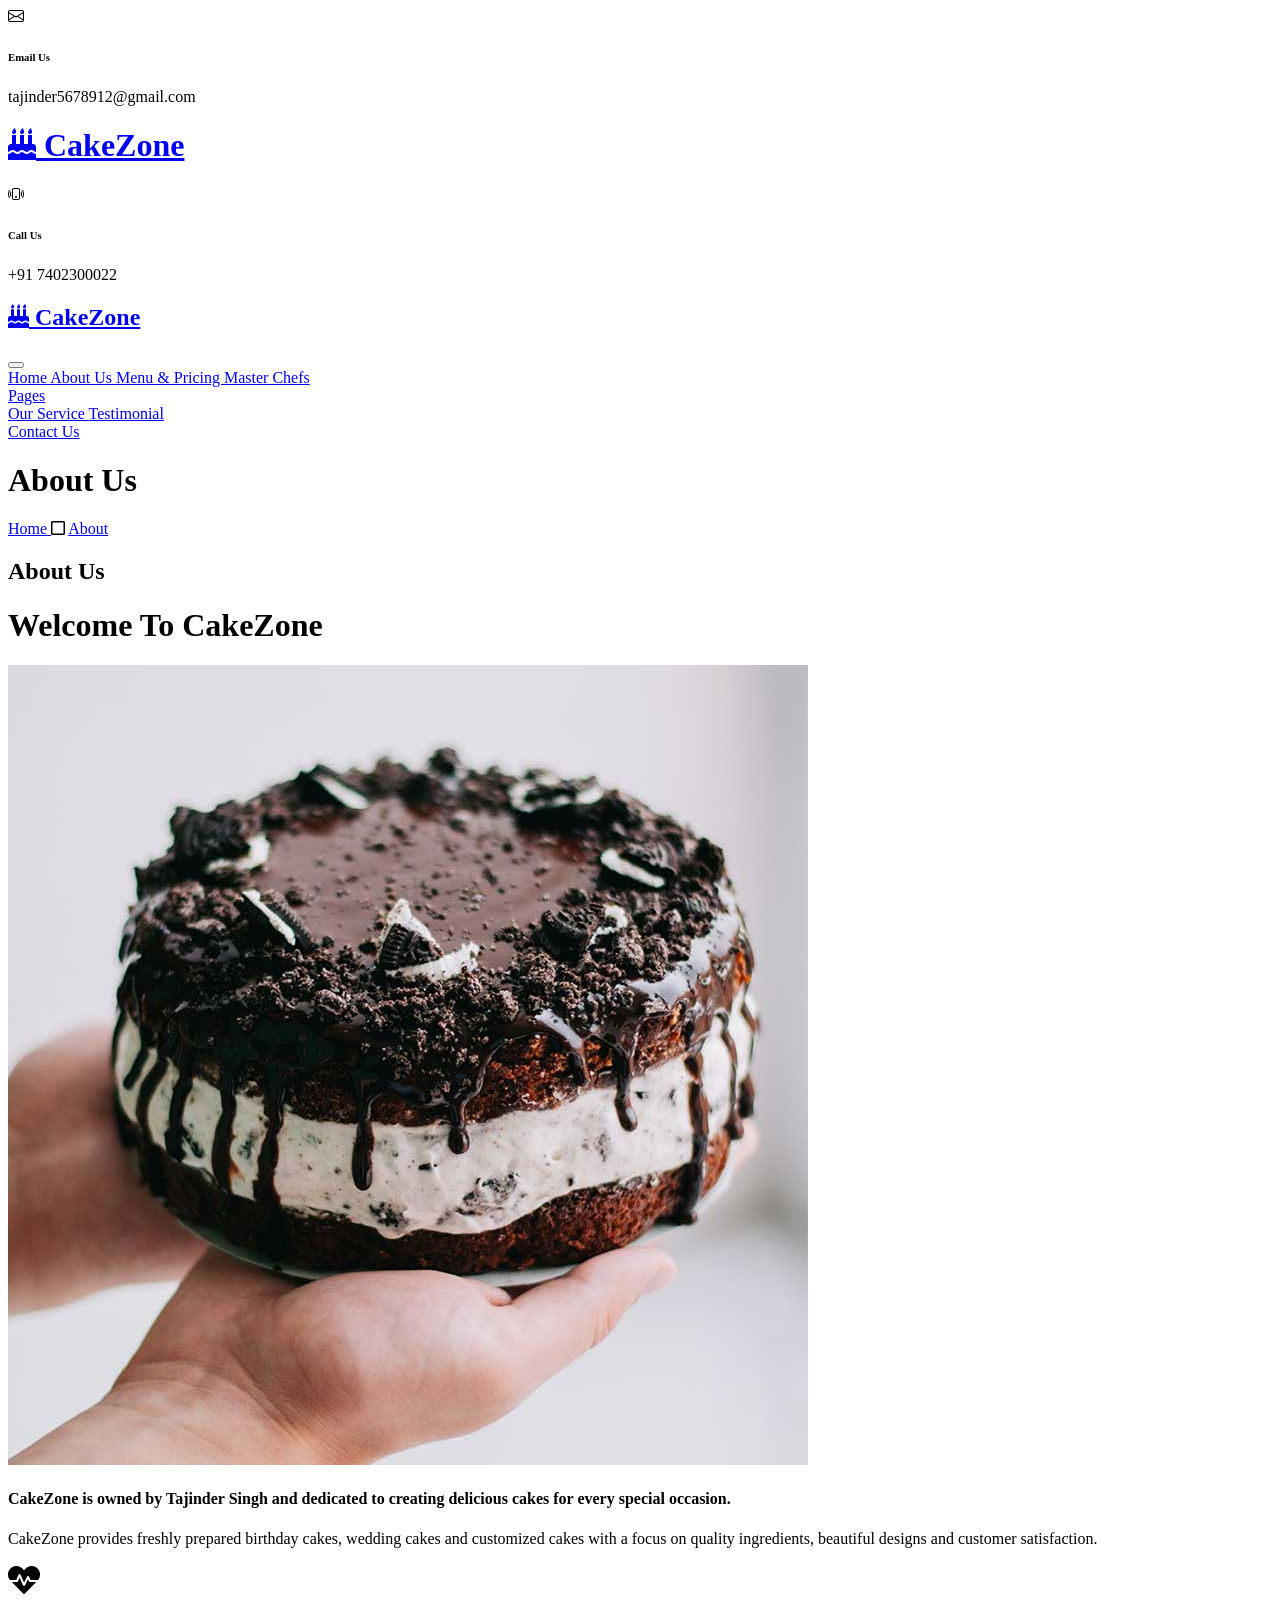
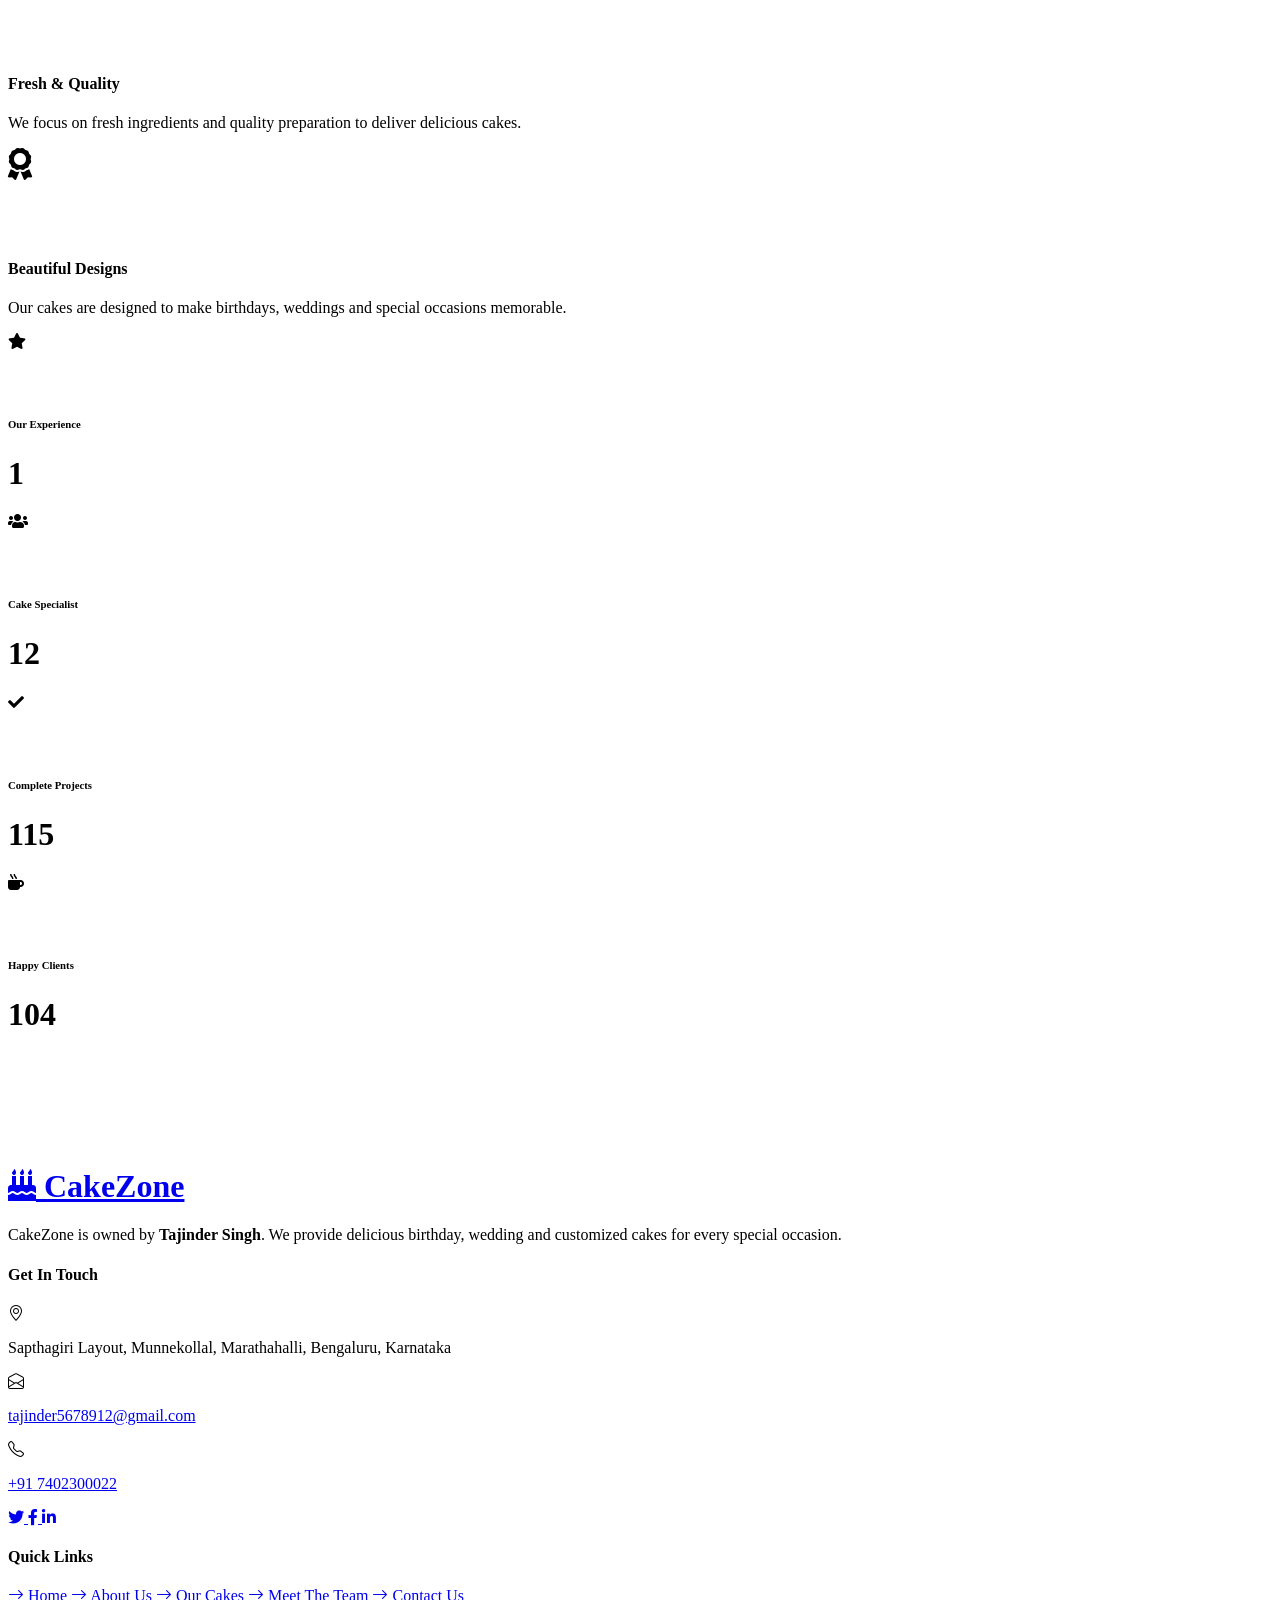
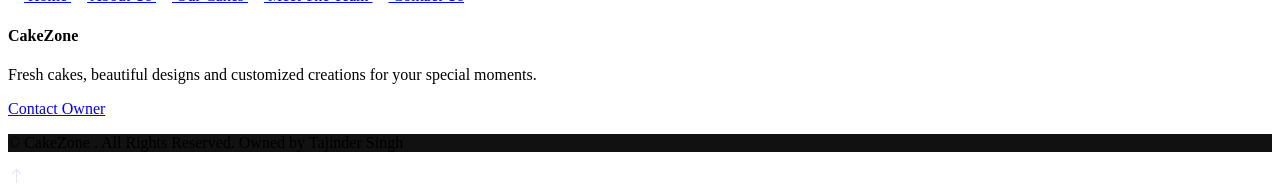
==== about.html @ ad8f3779 "Add files via upload" ====
<!DOCTYPE html>
<html lang="en">

<head>
    <meta charset="utf-8">
    <title>CakeZone - Tajinder Singh</title>
    <meta content="width=device-width, initial-scale=1.0" name="viewport">
    <meta content="CakeZone - Tajinder Singh" name="keywords">
    <meta content="CakeZone owned by Tajinder Singh" name="description">

    <!-- Favicon -->
    <link href="img/favicon.ico" rel="icon">

    <!-- Google Web Fonts -->
    <link rel="preconnect" href="https://fonts.googleapis.com">
    <link rel="preconnect" href="https://fonts.gstatic.com" crossorigin>
    <link href="https://fonts.googleapis.com/css2?family=Open+Sans:wght@400;600&family=Oswald:wght@500;600;700&family=Pacifico&display=swap"
        rel="stylesheet">

    <!-- Icon Font Stylesheet -->
    <link href="https://cdnjs.cloudflare.com/ajax/libs/font-awesome/5.10.0/css/all.min.css"
        rel="stylesheet">
    <link href="https://cdn.jsdelivr.net/npm/bootstrap-icons@1.4.1/font/bootstrap-icons.css"
        rel="stylesheet">

    <!-- Libraries Stylesheet -->
    <link href="lib/owlcarousel/assets/owl.carousel.min.css" rel="stylesheet">

    <!-- Customized Bootstrap Stylesheet -->
    <link href="css/bootstrap.min.css" rel="stylesheet">

    <!-- Template Stylesheet -->
    <link href="css/style.css" rel="stylesheet">
</head>

<body>

    <!-- Topbar Start -->
    <div class="container-fluid px-0 d-none d-lg-block">
        <div class="row gx-0">

            <div class="col-lg-4 text-center bg-secondary py-3">
                <div class="d-inline-flex align-items-center justify-content-center">

                    <i class="bi bi-envelope fs-1 text-primary me-3"></i>

                    <div class="text-start">
                        <h6 class="text-uppercase mb-1">Email Us</h6>
                        <span>tajinder5678912@gmail.com</span>
                    </div>

                </div>
            </div>


            <div class="col-lg-4 text-center bg-primary border-inner py-3">
                <div class="d-inline-flex align-items-center justify-content-center">

                    <a href="index.html" class="navbar-brand">
                        <h1 class="m-0 text-uppercase text-white">
                            <i class="fa fa-birthday-cake fs-1 text-dark me-3"></i>
                            CakeZone
                        </h1>
                    </a>

                </div>
            </div>


            <div class="col-lg-4 text-center bg-secondary py-3">
                <div class="d-inline-flex align-items-center justify-content-center">

                    <i class="bi bi-phone-vibrate fs-1 text-primary me-3"></i>

                    <div class="text-start">
                        <h6 class="text-uppercase mb-1">Call Us</h6>
                        <span>+91 7402300022</span>
                    </div>

                </div>
            </div>

        </div>
    </div>
    <!-- Topbar End -->


    <!-- Navbar Start -->
    <nav class="navbar navbar-expand-lg bg-dark navbar-dark shadow-sm py-3 py-lg-0 px-3 px-lg-0">

        <a href="index.html" class="navbar-brand d-block d-lg-none">
            <h1 class="m-0 text-uppercase text-white">
                <i class="fa fa-birthday-cake fs-1 text-primary me-3"></i>
                CakeZone
            </h1>
        </a>

        <button class="navbar-toggler"
            type="button"
            data-bs-toggle="collapse"
            data-bs-target="#navbarCollapse">

            <span class="navbar-toggler-icon"></span>

        </button>


        <div class="collapse navbar-collapse" id="navbarCollapse">

            <div class="navbar-nav ms-auto mx-lg-auto py-0">

                <a href="index.html" class="nav-item nav-link">
                    Home
                </a>

                <a href="about.html" class="nav-item nav-link active">
                    About Us
                </a>

                <a href="menu.html" class="nav-item nav-link">
                    Menu & Pricing
                </a>

                <a href="team.html" class="nav-item nav-link">
                    Master Chefs
                </a>


                <div class="nav-item dropdown">

                    <a href="#"
                        class="nav-link dropdown-toggle"
                        data-bs-toggle="dropdown">

                        Pages

                    </a>

                    <div class="dropdown-menu m-0">

                        <a href="service.html" class="dropdown-item">
                            Our Service
                        </a>

                        <a href="testimonial.html" class="dropdown-item">
                            Testimonial
                        </a>

                    </div>

                </div>


                <a href="contact.html" class="nav-item nav-link">
                    Contact Us
                </a>

            </div>

        </div>

    </nav>
    <!-- Navbar End -->


    <!-- Page Header Start -->
    <div class="container-fluid bg-dark bg-img p-5 mb-5">

        <div class="row">

            <div class="col-12 text-center">

                <h1 class="display-4 text-uppercase text-white">
                    About Us
                </h1>

                <a href="index.html">
                    Home
                </a>

                <i class="far fa-square text-primary px-2"></i>

                <a href="about.html">
                    About
                </a>

            </div>

        </div>

    </div>
    <!-- Page Header End -->


    <!-- About Start -->
    <div class="container-fluid pt-5">

        <div class="container">

            <div class="section-title position-relative text-center mx-auto mb-5 pb-3"
                style="max-width: 600px;">

                <h2 class="text-primary font-secondary">
                    About Us
                </h2>

                <h1 class="display-4 text-uppercase">
                    Welcome To CakeZone
                </h1>

            </div>


            <div class="row gx-5">

                <div class="col-lg-5 mb-5 mb-lg-0"
                    style="min-height: 400px;">

                    <div class="position-relative h-100">

                        <img class="position-absolute w-100 h-100"
                            src="img/about.jpg"
                            style="object-fit: cover;"
                            alt="CakeZone">

                    </div>

                </div>


                <div class="col-lg-6 pb-5">

                    <h4 class="mb-4">
                        CakeZone is owned by Tajinder Singh and
                        dedicated to creating delicious cakes for
                        every special occasion.
                    </h4>


                    <p class="mb-5">
                        CakeZone provides freshly prepared birthday cakes,
                        wedding cakes and customized cakes with a focus on
                        quality ingredients, beautiful designs and customer
                        satisfaction.
                    </p>


                    <div class="row g-5">

                        <div class="col-sm-6">

                            <div class="d-flex align-items-center
                                justify-content-center bg-primary
                                border-inner mb-4"
                                style="width: 90px; height: 90px;">

                                <i class="fa fa-heartbeat fa-2x text-white"></i>

                            </div>

                            <h4 class="text-uppercase">
                                Fresh & Quality
                            </h4>

                            <p class="mb-0">
                                We focus on fresh ingredients and quality
                                preparation to deliver delicious cakes.
                            </p>

                        </div>


                        <div class="col-sm-6">

                            <div class="d-flex align-items-center
                                justify-content-center bg-primary
                                border-inner mb-4"
                                style="width: 90px; height: 90px;">

                                <i class="fa fa-award fa-2x text-white"></i>

                            </div>

                            <h4 class="text-uppercase">
                                Beautiful Designs
                            </h4>

                            <p class="mb-0">
                                Our cakes are designed to make birthdays,
                                weddings and special occasions memorable.
                            </p>

                        </div>

                    </div>

                </div>

            </div>

        </div>

    </div>
    <!-- About End -->


    <!-- Facts Start -->
    <div class="container-fluid bg-img py-5 mb-5">

        <div class="container py-5">

            <div class="row gx-5 gy-4">


                <div class="col-lg-3 col-md-6">

                    <div class="d-flex">

                        <div class="bg-primary border-inner d-flex
                            align-items-center justify-content-center mb-3"
                            style="width: 60px; height: 60px;">

                            <i class="fa fa-star text-white"></i>

                        </div>

                        <div class="ps-4">

                            <h6 class="text-primary text-uppercase">
                                Our Experience
                            </h6>

                            <h1 class="display-5 text-white mb-0"
                                data-toggle="counter-up">
                                5
                            </h1>

                        </div>

                    </div>

                </div>


                <div class="col-lg-3 col-md-6">

                    <div class="d-flex">

                        <div class="bg-primary border-inner d-flex
                            align-items-center justify-content-center mb-3"
                            style="width: 60px; height: 60px;">

                            <i class="fa fa-users text-white"></i>

                        </div>

                        <div class="ps-4">

                            <h6 class="text-primary text-uppercase">
                                Cake Specialist
                            </h6>

                            <h1 class="display-5 text-white mb-0"
                                data-toggle="counter-up">
                                50
                            </h1>

                        </div>

                    </div>

                </div>


                <div class="col-lg-3 col-md-6">

                    <div class="d-flex">

                        <div class="bg-primary border-inner d-flex
                            align-items-center justify-content-center mb-3"
                            style="width: 60px; height: 60px;">

                            <i class="fa fa-check text-white"></i>

                        </div>

                        <div class="ps-4">

                            <h6 class="text-primary text-uppercase">
                                Complete Projects
                            </h6>

                            <h1 class="display-5 text-white mb-0"
                                data-toggle="counter-up">
                                500
                            </h1>

                        </div>

                    </div>

                </div>


                <div class="col-lg-3 col-md-6">

                    <div class="d-flex">

                        <div class="bg-primary border-inner d-flex
                            align-items-center justify-content-center mb-3"
                            style="width: 60px; height: 60px;">

                            <i class="fa fa-mug-hot text-white"></i>

                        </div>

                        <div class="ps-4">

                            <h6 class="text-primary text-uppercase">
                                Happy Clients
                            </h6>

                            <h1 class="display-5 text-white mb-0"
                                data-toggle="counter-up">
                                450
                            </h1>

                        </div>

                    </div>

                </div>


            </div>

        </div>

    </div>
    <!-- Facts End -->


    <!-- Footer Start -->
    <div class="container-fluid bg-dark bg-img text-secondary"
        style="margin-top: 135px;">

        <div class="container">

            <div class="row gx-5">


                <!-- CakeZone Owner -->
                <div class="col-lg-4 col-md-6 mt-lg-n5">

                    <div class="d-flex flex-column
                        align-items-center justify-content-center
                        text-center h-100 bg-primary
                        border-inner p-4">

                        <a href="index.html"
                            class="navbar-brand">

                            <h1 class="m-0 text-uppercase text-white">

                                <i class="fa fa-birthday-cake
                                    fs-1 text-dark me-3"></i>

                                CakeZone

                            </h1>

                        </a>


                        <p class="mt-3">

                            CakeZone is owned by
                            <strong>Tajinder Singh</strong>.

                            We provide delicious birthday,
                            wedding and customized cakes
                            for every special occasion.

                        </p>

                    </div>

                </div>


                <div class="col-lg-8 col-md-6">

                    <div class="row gx-5">


                        <!-- Contact Information -->
                        <div class="col-lg-4 col-md-12 pt-5 mb-5">

                            <h4 class="text-primary text-uppercase mb-4">
                                Get In Touch
                            </h4>


                            <div class="d-flex mb-2">

                                <i class="bi bi-geo-alt text-primary me-2"></i>

                                <p class="mb-0">
                                    Sapthagiri Layout,
                                    Munnekollal,
                                    Marathahalli,
                                    Bengaluru, Karnataka
                                </p>

                            </div>


                            <div class="d-flex mb-2">

                                <i class="bi bi-envelope-open
                                    text-primary me-2"></i>

                                <p class="mb-0">

                                    <a href="mailto:tajinder5678912@gmail.com"
                                        class="text-secondary">

                                        tajinder5678912@gmail.com

                                    </a>

                                </p>

                            </div>


                            <div class="d-flex mb-2">

                                <i class="bi bi-telephone
                                    text-primary me-2"></i>

                                <p class="mb-0">

                                    <a href="tel:+917402300022"
                                        class="text-secondary">

                                        +91 7402300022

                                    </a>

                                </p>

                            </div>


                            <!-- Social Links -->
                            <div class="d-flex mt-4">

                                <a class="btn btn-lg btn-primary
                                    btn-lg-square border-inner
                                    rounded-0 me-2"
                                    href="#">

                                    <i class="fab fa-twitter fw-normal"></i>

                                </a>


                                <a class="btn btn-lg btn-primary
                                    btn-lg-square border-inner
                                    rounded-0 me-2"
                                    href="#">

                                    <i class="fab fa-facebook-f fw-normal"></i>

                                </a>


                                <a class="btn btn-lg btn-primary
                                    btn-lg-square border-inner
                                    rounded-0 me-2"
                                    href="#">

                                    <i class="fab fa-linkedin-in fw-normal"></i>

                                </a>

                            </div>

                        </div>


                        <!-- Quick Links -->
                        <div class="col-lg-4 col-md-12 pt-0 pt-lg-5 mb-5">

                            <h4 class="text-primary text-uppercase mb-4">
                                Quick Links
                            </h4>


                            <div class="d-flex flex-column justify-content-start">

                                <a class="text-secondary mb-2"
                                    href="index.html">

                                    <i class="bi bi-arrow-right
                                        text-primary me-2"></i>

                                    Home

                                </a>


                                <a class="text-secondary mb-2"
                                    href="about.html">

                                    <i class="bi bi-arrow-right
                                        text-primary me-2"></i>

                                    About Us

                                </a>


                                <a class="text-secondary mb-2"
                                    href="menu.html">

                                    <i class="bi bi-arrow-right
                                        text-primary me-2"></i>

                                    Our Cakes

                                </a>


                                <a class="text-secondary mb-2"
                                    href="team.html">

                                    <i class="bi bi-arrow-right
                                        text-primary me-2"></i>

                                    Meet The Team

                                </a>


                                <a class="text-secondary"
                                    href="contact.html">

                                    <i class="bi bi-arrow-right
                                        text-primary me-2"></i>

                                    Contact Us

                                </a>

                            </div>

                        </div>


                        <!-- CakeZone -->
                        <div class="col-lg-4 col-md-12 pt-0 pt-lg-5 mb-5">

                            <h4 class="text-primary text-uppercase mb-4">
                                CakeZone
                            </h4>

                            <p>
                                Fresh cakes, beautiful designs and
                                customized creations for your
                                special moments.
                            </p>


                            <a href="mailto:tajinder5678912@gmail.com"
                                class="btn btn-primary">

                                Contact Owner

                            </a>

                        </div>


                    </div>

                </div>

            </div>

        </div>

    </div>
    <!-- Footer End -->


    <!-- Copyright -->
    <div class="container-fluid text-secondary py-4"
        style="background: #111111;">

        <div class="container text-center">

            <p class="mb-0">

                ©
                <span class="text-white">
                    CakeZone
                </span>.

                All Rights Reserved.

                <span class="text-white">
                    Owned by Tajinder Singh
                </span>

            </p>

        </div>

    </div>


    <!-- Back to Top -->
    <a href="#"
        class="btn btn-primary border-inner py-3 fs-4 back-to-top">

        <i class="bi bi-arrow-up"></i>

    </a>


    <!-- JavaScript Libraries -->
    <script src="https://code.jquery.com/jquery-3.4.1.min.js"></script>

    <script src="https://cdn.jsdelivr.net/npm/bootstrap@5.0.0/dist/js/bootstrap.bundle.min.js"></script>

    <script src="lib/easing/easing.min.js"></script>

    <script src="lib/waypoints/waypoints.min.js"></script>

    <script src="lib/counterup/counterup.min.js"></script>

    <script src="lib/owlcarousel/owl.carousel.min.js"></script>

    <!-- Template Javascript -->
    <script src="js/main.js"></script>

</body>

</html>
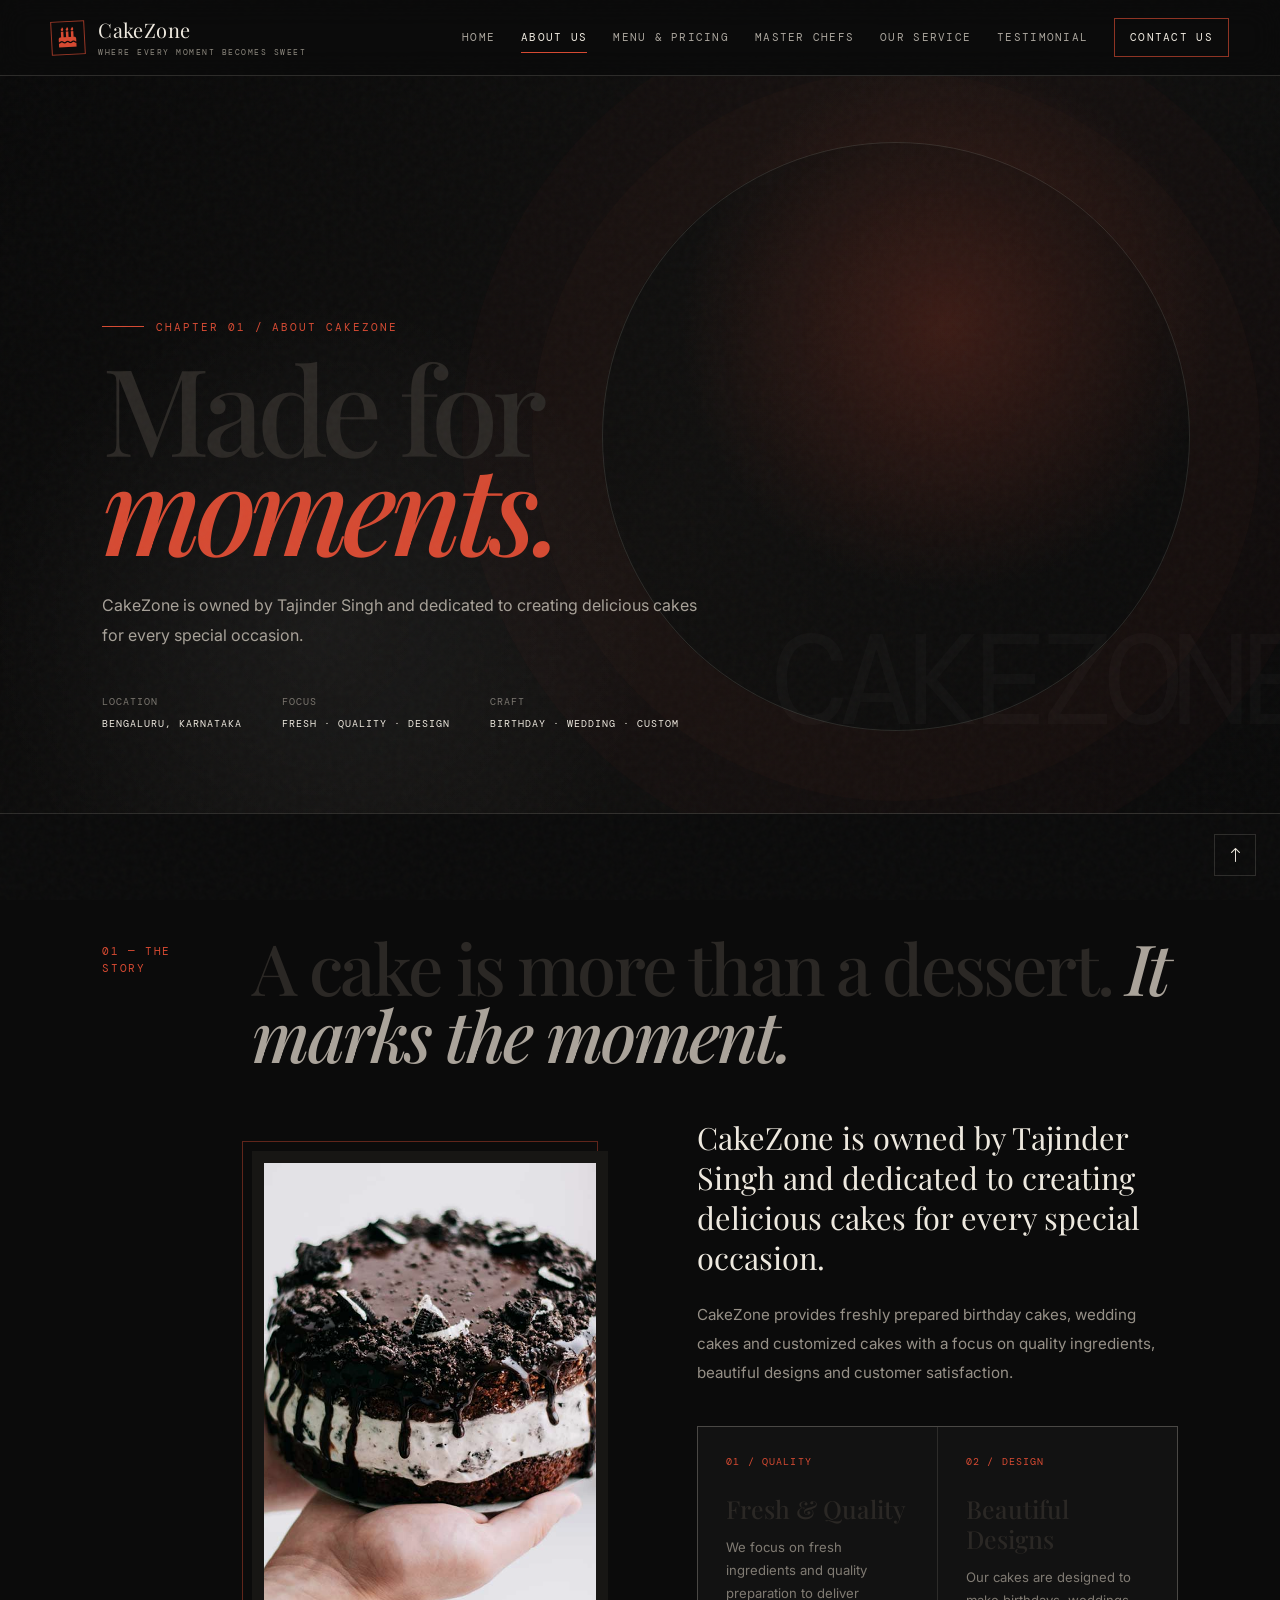
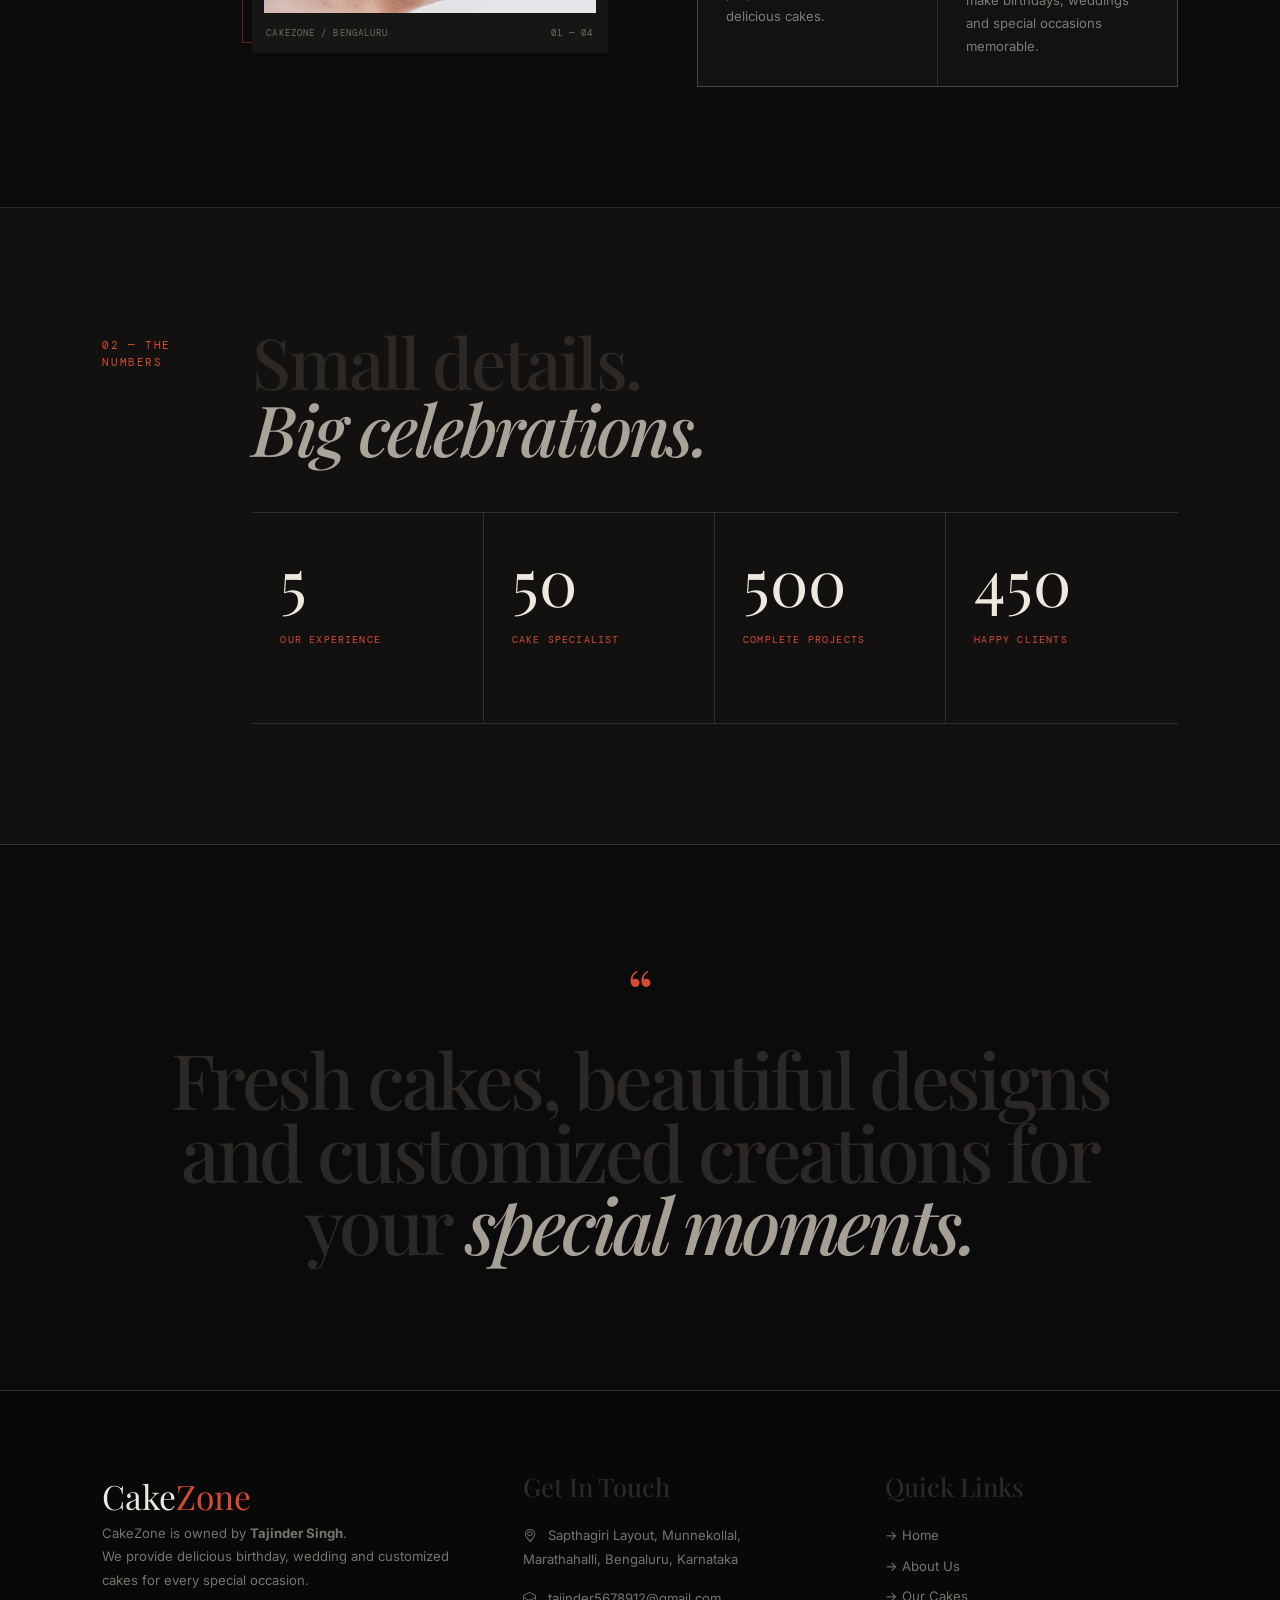
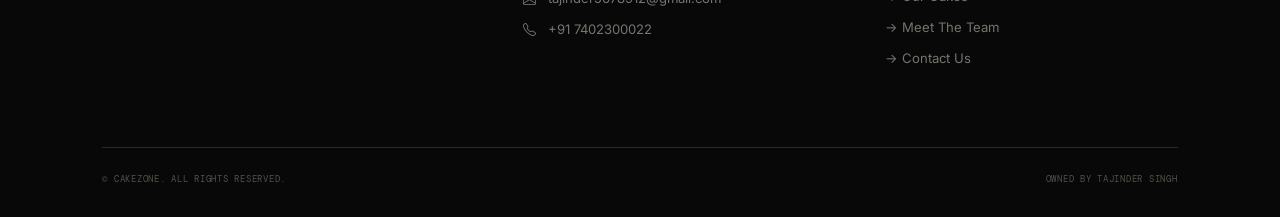
==== commit 8afbd662: "Update about.html" ====
--- a/about.html
+++ b/about.html
@@ -1,751 +1,682 @@
 <!DOCTYPE html>
 <html lang="en">
-
 <head>
     <meta charset="utf-8">
-    <title>CakeZone - Tajinder Singh</title>
+    <title>CakeZone — About | Tajinder Singh</title>
     <meta content="width=device-width, initial-scale=1.0" name="viewport">
-    <meta content="CakeZone - Tajinder Singh" name="keywords">
     <meta content="CakeZone owned by Tajinder Singh" name="description">
-
-    <!-- Favicon -->
+    <meta content="CakeZone, Tajinder Singh, cakes, birthday cakes, wedding cakes, customized cakes" name="keywords">
+
     <link href="img/favicon.ico" rel="icon">
 
-    <!-- Google Web Fonts -->
     <link rel="preconnect" href="https://fonts.googleapis.com">
     <link rel="preconnect" href="https://fonts.gstatic.com" crossorigin>
-    <link href="https://fonts.googleapis.com/css2?family=Open+Sans:wght@400;600&family=Oswald:wght@500;600;700&family=Pacifico&display=swap"
-        rel="stylesheet">
-
-    <!-- Icon Font Stylesheet -->
-    <link href="https://cdnjs.cloudflare.com/ajax/libs/font-awesome/5.10.0/css/all.min.css"
-        rel="stylesheet">
-    <link href="https://cdn.jsdelivr.net/npm/bootstrap-icons@1.4.1/font/bootstrap-icons.css"
-        rel="stylesheet">
-
-    <!-- Libraries Stylesheet -->
-    <link href="lib/owlcarousel/assets/owl.carousel.min.css" rel="stylesheet">
-
-    <!-- Customized Bootstrap Stylesheet -->
+    <link href="https://fonts.googleapis.com/css2?family=DM+Mono:wght@400;500&family=Inter:wght@400;500;600&family=Playfair+Display:ital,wght@0,500;0,600;1,500;1,600&display=swap" rel="stylesheet">
+
+    <link href="https://cdnjs.cloudflare.com/ajax/libs/font-awesome/5.10.0/css/all.min.css" rel="stylesheet">
+    <link href="https://cdn.jsdelivr.net/npm/bootstrap-icons@1.4.1/font/bootstrap-icons.css" rel="stylesheet">
     <link href="css/bootstrap.min.css" rel="stylesheet">
 
-    <!-- Template Stylesheet -->
-    <link href="css/style.css" rel="stylesheet">
+    <style>
+        :root{
+            --ink:#0b0b0b;
+            --ink-soft:#121212;
+            --paper:#eee9df;
+            --bone:#d9d2c5;
+            --muted:#8f8a80;
+            --line:rgba(238,233,223,.15);
+            --vermilion:#d64a32;
+            --vermilion-dark:#a83221;
+            --white:#f6f3ec;
+        }
+
+        *{box-sizing:border-box}
+        html{scroll-behavior:smooth}
+        body{
+            margin:0;
+            background:var(--ink);
+            color:var(--paper);
+            font-family:Inter,Arial,sans-serif;
+            overflow-x:hidden;
+        }
+        a{color:inherit;text-decoration:none}
+        img{max-width:100%;display:block}
+        ::selection{background:var(--vermilion);color:#fff}
+
+        .kage-noise{
+            position:fixed;inset:0;pointer-events:none;z-index:999;
+            opacity:.055;
+            background-image:url("data:image/svg+xml,%3Csvg viewBox='0 0 180 180' xmlns='http://www.w3.org/2000/svg'%3E%3Cfilter id='n'%3E%3CfeTurbulence type='fractalNoise' baseFrequency='.85' numOctaves='4' stitchTiles='stitch'/%3E%3C/filter%3E%3Crect width='100%25' height='100%25' filter='url(%23n)' opacity='.55'/%3E%3C/svg%3E");
+        }
+
+        .kage-nav{
+            position:fixed;
+            top:0;left:0;right:0;
+            height:76px;
+            z-index:1000;
+            display:flex;
+            align-items:center;
+            justify-content:space-between;
+            padding:0 4vw;
+            background:rgba(11,11,11,.76);
+            border-bottom:1px solid var(--line);
+            backdrop-filter:blur(14px);
+        }
+        .brand{
+            display:flex;
+            align-items:center;
+            gap:13px;
+            font-family:"Playfair Display",serif;
+            font-size:1.25rem;
+            letter-spacing:.02em;
+        }
+        .brand-mark{
+            width:34px;height:34px;
+            display:grid;place-items:center;
+            border:1px solid rgba(214,74,50,.7);
+            color:var(--vermilion);
+            transform:rotate(-3deg);
+        }
+        .brand small{
+            display:block;
+            margin-top:2px;
+            font-family:"DM Mono",monospace;
+            font-size:.52rem;
+            letter-spacing:.18em;
+            color:var(--muted);
+            text-transform:uppercase;
+        }
+        .nav-links{
+            display:flex;
+            align-items:center;
+            gap:26px;
+        }
+        .nav-links a{
+            position:relative;
+            color:#aaa59d;
+            font-family:"DM Mono",monospace;
+            font-size:.66rem;
+            letter-spacing:.12em;
+            text-transform:uppercase;
+            transition:.25s;
+        }
+        .nav-links a:hover,.nav-links a.active{color:var(--paper)}
+        .nav-links a.active:after{
+            content:"";
+            position:absolute;
+            left:0;right:0;bottom:-8px;
+            height:1px;background:var(--vermilion);
+        }
+        .nav-cta{
+            padding:11px 15px;
+            border:1px solid rgba(214,74,50,.65);
+            color:var(--paper)!important;
+        }
+        .nav-cta:hover{background:var(--vermilion);border-color:var(--vermilion)}
+
+        .menu-toggle{
+            display:none;
+            width:42px;height:42px;
+            border:1px solid var(--line);
+            background:none;color:var(--paper);
+        }
+
+        .page{
+            min-height:100vh;
+            padding-top:76px;
+        }
+
+        .hero{
+            position:relative;
+            min-height:82vh;
+            display:flex;
+            align-items:flex-end;
+            overflow:hidden;
+            border-bottom:1px solid var(--line);
+            background:
+                radial-gradient(circle at 74% 34%,rgba(214,74,50,.22),transparent 25%),
+                radial-gradient(circle at 25% 75%,rgba(255,255,255,.05),transparent 30%),
+                linear-gradient(120deg,#090909 0%,#11100f 54%,#0a0a0a 100%);
+        }
+        .hero:before{
+            content:"";
+            position:absolute;
+            width:46vw;height:46vw;
+            max-width:680px;max-height:680px;
+            right:7vw;top:9%;
+            border:1px solid rgba(238,233,223,.12);
+            border-radius:50%;
+            box-shadow:
+                0 0 0 70px rgba(214,74,50,.025),
+                0 0 0 140px rgba(214,74,50,.02);
+            animation:spin 28s linear infinite;
+        }
+        .hero:after{
+            content:"CAKEZONE";
+            position:absolute;
+            right:-2vw;bottom:4vh;
+            font-family:"DM Mono",monospace;
+            font-size:10vw;
+            letter-spacing:-.08em;
+            color:rgba(255,255,255,.025);
+            white-space:nowrap;
+        }
+        @keyframes spin{to{transform:rotate(360deg)}}
+
+        .hero-inner{
+            position:relative;
+            z-index:2;
+            width:100%;
+            padding:8vh 8vw 9vh;
+        }
+        .eyebrow{
+            display:flex;
+            align-items:center;
+            gap:12px;
+            margin-bottom:22px;
+            font-family:"DM Mono",monospace;
+            font-size:.67rem;
+            letter-spacing:.18em;
+            color:var(--vermilion);
+            text-transform:uppercase;
+        }
+        .eyebrow span{
+            width:42px;height:1px;background:var(--vermilion);
+        }
+        .hero h1{
+            max-width:1000px;
+            margin:0;
+            font-family:"Playfair Display",serif;
+            font-weight:500;
+            font-size:clamp(4rem,9.5vw,10rem);
+            line-height:.82;
+            letter-spacing:-.055em;
+        }
+        .hero h1 em{color:var(--vermilion);font-weight:500}
+        .hero-copy{
+            max-width:610px;
+            margin:35px 0 0;
+            color:#a7a198;
+            font-size:1rem;
+            line-height:1.85;
+        }
+        .hero-meta{
+            margin-top:45px;
+            display:flex;
+            gap:40px;
+            flex-wrap:wrap;
+            font-family:"DM Mono",monospace;
+            font-size:.62rem;
+            color:#79746d;
+            text-transform:uppercase;
+            letter-spacing:.1em;
+        }
+        .hero-meta strong{display:block;color:var(--paper);margin-top:7px;font-weight:400}
+
+        .chapter{
+            display:grid;
+            grid-template-columns:110px 1fr;
+            gap:40px;
+            padding:120px 8vw;
+            border-bottom:1px solid var(--line);
+        }
+        .chapter-index{
+            font-family:"DM Mono",monospace;
+            color:var(--vermilion);
+            font-size:.7rem;
+            letter-spacing:.14em;
+            padding-top:9px;
+        }
+        .chapter-title{
+            margin:0 0 50px;
+            max-width:920px;
+            font-family:"Playfair Display",serif;
+            font-size:clamp(2.7rem,5.5vw,6rem);
+            line-height:.95;
+            font-weight:500;
+            letter-spacing:-.04em;
+        }
+        .chapter-title em{font-style:italic;color:#aaa39a}
+
+        .about-grid{
+            display:grid;
+            grid-template-columns:minmax(280px,.85fr) minmax(300px,1.15fr);
+            gap:7vw;
+            align-items:center;
+        }
+        .image-frame{
+            position:relative;
+            background:#171614;
+            padding:12px;
+        }
+        .image-frame:before{
+            content:"";
+            position:absolute;
+            inset:-10px 10px 10px -10px;
+            border:1px solid rgba(214,74,50,.42);
+            z-index:-1;
+        }
+        .image-frame img{
+            width:100%;
+            min-height:450px;
+            object-fit:cover;
+            filter:saturate(.8) contrast(1.05);
+        }
+        .image-caption{
+            display:flex;
+            justify-content:space-between;
+            padding:14px 2px 0;
+            font-family:"DM Mono",monospace;
+            font-size:.57rem;
+            letter-spacing:.12em;
+            color:#716d66;
+            text-transform:uppercase;
+        }
+
+        .lead{
+            margin:0 0 24px;
+            font-family:"Playfair Display",serif;
+            font-size:clamp(1.5rem,2.4vw,2.3rem);
+            line-height:1.3;
+            color:var(--paper);
+        }
+        .body-copy{
+            color:#969087;
+            font-size:.95rem;
+            line-height:1.9;
+            margin-bottom:38px;
+        }
+
+        .principles{
+            display:grid;
+            grid-template-columns:1fr 1fr;
+            gap:1px;
+            background:var(--line);
+            border:1px solid var(--line);
+        }
+        .principle{
+            background:var(--ink-soft);
+            padding:28px;
+            min-height:190px;
+        }
+        .principle-no{
+            font-family:"DM Mono",monospace;
+            color:var(--vermilion);
+            font-size:.6rem;
+            letter-spacing:.12em;
+        }
+        .principle h3{
+            margin:25px 0 12px;
+            font-family:"Playfair Display",serif;
+            font-size:1.55rem;
+            font-weight:500;
+        }
+        .principle p{
+            margin:0;
+            color:#807b73;
+            font-size:.82rem;
+            line-height:1.75;
+        }
+
+        .facts{
+            position:relative;
+            background:#121110;
+            overflow:hidden;
+        }
+        .facts:before{
+            content:"";
+            position:absolute;inset:0;
+            background:linear-gradient(90deg,transparent 49.9%,rgba(255,255,255,.035) 50%,transparent 50.1%);
+            background-size:25% 100%;
+            pointer-events:none;
+        }
+        .fact-grid{
+            position:relative;
+            display:grid;
+            grid-template-columns:repeat(4,1fr);
+            border-top:1px solid var(--line);
+            border-bottom:1px solid var(--line);
+        }
+        .fact{
+            min-height:210px;
+            padding:36px 28px;
+            border-right:1px solid var(--line);
+        }
+        .fact:last-child{border-right:0}
+        .fact-number{
+            font-family:"Playfair Display",serif;
+            font-size:4rem;
+            line-height:1;
+            color:var(--paper);
+        }
+        .fact-label{
+            margin-top:20px;
+            font-family:"DM Mono",monospace;
+            font-size:.62rem;
+            color:var(--vermilion);
+            letter-spacing:.12em;
+            text-transform:uppercase;
+        }
+
+        .statement{
+            padding:130px 8vw;
+            text-align:center;
+            border-bottom:1px solid var(--line);
+        }
+        .statement-mark{
+            color:var(--vermilion);
+            font-family:"Playfair Display",serif;
+            font-size:4rem;
+            line-height:.5;
+        }
+        .statement h2{
+            max-width:1000px;
+            margin:35px auto 0;
+            font-family:"Playfair Display",serif;
+            font-weight:500;
+            font-size:clamp(2.8rem,6vw,6.5rem);
+            line-height:.95;
+            letter-spacing:-.045em;
+        }
+        .statement h2 em{font-style:italic;color:#a59f96}
+
+        .footer{
+            padding:80px 8vw 30px;
+            background:#080808;
+        }
+        .footer-grid{
+            display:grid;
+            grid-template-columns:1.2fr 1fr 1fr;
+            gap:70px;
+            padding-bottom:70px;
+            border-bottom:1px solid var(--line);
+        }
+        .footer h3{
+            margin:0 0 22px;
+            font-family:"Playfair Display",serif;
+            font-size:1.6rem;
+            font-weight:500;
+        }
+        .footer p,.footer a{
+            color:#77736d;
+            font-size:.82rem;
+            line-height:1.8;
+        }
+        .footer a{display:block;margin:7px 0;transition:.2s}
+        .footer a:hover{color:var(--paper)}
+        .footer-brand{
+            font-family:"Playfair Display",serif;
+            font-size:2.1rem;
+        }
+        .footer-brand span{color:var(--vermilion)}
+        .footer-bottom{
+            display:flex;
+            justify-content:space-between;
+            gap:20px;
+            padding-top:25px;
+            color:#55514b;
+            font-family:"DM Mono",monospace;
+            font-size:.58rem;
+            letter-spacing:.08em;
+            text-transform:uppercase;
+        }
+
+        .back-top{
+            position:fixed;
+            right:24px;bottom:24px;
+            width:42px;height:42px;
+            display:grid;place-items:center;
+            border:1px solid var(--line);
+            background:rgba(11,11,11,.82);
+            color:var(--paper);
+            z-index:900;
+            transition:.25s;
+        }
+        .back-top:hover{background:var(--vermilion);border-color:var(--vermilion)}
+
+        .reveal{
+            opacity:0;
+            transform:translateY(30px);
+            transition:opacity .8s ease,transform .8s ease;
+        }
+        .reveal.show{opacity:1;transform:none}
+
+        @media(max-width:991px){
+            .nav-links{
+                position:absolute;
+                top:76px;left:0;right:0;
+                display:none;
+                padding:22px 7vw 28px;
+                background:#0b0b0b;
+                border-bottom:1px solid var(--line);
+                flex-direction:column;
+                align-items:flex-start;
+                gap:20px;
+            }
+            .nav-links.open{display:flex}
+            .menu-toggle{display:block}
+            .nav-cta{padding:0;border:0}
+            .nav-links a.active:after{display:none}
+            .chapter{grid-template-columns:1fr;padding:90px 7vw}
+            .chapter-index{padding-top:0}
+            .about-grid{grid-template-columns:1fr;gap:55px}
+            .image-frame{max-width:700px}
+            .fact-grid{grid-template-columns:1fr 1fr}
+            .fact{border-bottom:1px solid var(--line)}
+            .fact:nth-child(2){border-right:0}
+            .footer-grid{grid-template-columns:1fr 1fr}
+        }
+
+        @media(max-width:575px){
+            .kage-nav{padding:0 20px}
+            .hero-inner{padding:70px 25px 65px}
+            .hero{min-height:78vh}
+            .hero h1{font-size:clamp(3.7rem,19vw,6rem)}
+            .hero-copy{font-size:.88rem}
+            .hero-meta{gap:22px}
+            .chapter{padding:75px 25px}
+            .chapter-title{font-size:3rem;margin-bottom:35px}
+            .image-frame img{min-height:340px}
+            .principles{grid-template-columns:1fr}
+            .fact-grid{grid-template-columns:1fr 1fr}
+            .fact{min-height:160px;padding:24px 18px}
+            .fact-number{font-size:2.8rem}
+            .statement{padding:90px 25px}
+            .footer{padding:65px 25px 25px}
+            .footer-grid{grid-template-columns:1fr;gap:42px}
+            .footer-bottom{flex-direction:column}
+        }
+    </style>
 </head>
 
 <body>
-
-    <!-- Topbar Start -->
-    <div class="container-fluid px-0 d-none d-lg-block">
-        <div class="row gx-0">
-
-            <div class="col-lg-4 text-center bg-secondary py-3">
-                <div class="d-inline-flex align-items-center justify-content-center">
-
-                    <i class="bi bi-envelope fs-1 text-primary me-3"></i>
-
-                    <div class="text-start">
-                        <h6 class="text-uppercase mb-1">Email Us</h6>
-                        <span>tajinder5678912@gmail.com</span>
+<div class="kage-noise"></div>
+
+<nav class="kage-nav">
+    <a href="index.html" class="brand">
+        <span class="brand-mark"><i class="fa fa-birthday-cake"></i></span>
+        <span>CakeZone<small>where every moment becomes sweet</small></span>
+    </a>
+
+    <button class="menu-toggle" id="menuToggle" aria-label="Open navigation">
+        <i class="fas fa-bars"></i>
+    </button>
+
+    <div class="nav-links" id="navLinks">
+        <a href="index.html">Home</a>
+        <a href="about.html" class="active">About Us</a>
+        <a href="menu.html">Menu & Pricing</a>
+        <a href="team.html">Master Chefs</a>
+        <a href="service.html">Our Service</a>
+        <a href="testimonial.html">Testimonial</a>
+        <a href="contact.html" class="nav-cta">Contact Us</a>
+    </div>
+</nav>
+
+<main class="page">
+    <section class="hero">
+        <div class="hero-inner">
+            <div class="eyebrow"><span></span> Chapter 01 / About CakeZone</div>
+            <h1>Made for<br><em>moments.</em></h1>
+            <p class="hero-copy">
+                CakeZone is owned by Tajinder Singh and dedicated to creating delicious cakes for every special occasion.
+            </p>
+            <div class="hero-meta">
+                <div>Location<strong>Bengaluru, Karnataka</strong></div>
+                <div>Focus<strong>Fresh · Quality · Design</strong></div>
+                <div>Craft<strong>Birthday · Wedding · Custom</strong></div>
+            </div>
+        </div>
+    </section>
+
+    <section class="chapter reveal" id="story">
+        <div class="chapter-index">01 — THE STORY</div>
+        <div>
+            <h2 class="chapter-title">A cake is more than a dessert. <em>It marks the moment.</em></h2>
+
+            <div class="about-grid">
+                <div class="image-frame">
+                    <img src="img/about.jpg" alt="CakeZone">
+                    <div class="image-caption">
+                        <span>CakeZone / Bengaluru</span>
+                        <span>01 — 04</span>
                     </div>
-
+                </div>
+
+                <div>
+                    <p class="lead">
+                        CakeZone is owned by Tajinder Singh and dedicated to creating delicious cakes for every special occasion.
+                    </p>
+                    <p class="body-copy">
+                        CakeZone provides freshly prepared birthday cakes, wedding cakes and customized cakes with a focus on quality ingredients, beautiful designs and customer satisfaction.
+                    </p>
+
+                    <div class="principles">
+                        <article class="principle">
+                            <div class="principle-no">01 / QUALITY</div>
+                            <h3>Fresh & Quality</h3>
+                            <p>We focus on fresh ingredients and quality preparation to deliver delicious cakes.</p>
+                        </article>
+
+                        <article class="principle">
+                            <div class="principle-no">02 / DESIGN</div>
+                            <h3>Beautiful Designs</h3>
+                            <p>Our cakes are designed to make birthdays, weddings and special occasions memorable.</p>
+                        </article>
+                    </div>
                 </div>
             </div>
-
-
-            <div class="col-lg-4 text-center bg-primary border-inner py-3">
-                <div class="d-inline-flex align-items-center justify-content-center">
-
-                    <a href="index.html" class="navbar-brand">
-                        <h1 class="m-0 text-uppercase text-white">
-                            <i class="fa fa-birthday-cake fs-1 text-dark me-3"></i>
-                            CakeZone
-                        </h1>
-                    </a>
-
+        </div>
+    </section>
+
+    <section class="chapter facts reveal">
+        <div class="chapter-index">02 — THE NUMBERS</div>
+        <div>
+            <h2 class="chapter-title">Small details.<br><em>Big celebrations.</em></h2>
+
+            <div class="fact-grid">
+                <div class="fact">
+                    <div class="fact-number" data-count="5">5</div>
+                    <div class="fact-label">Our Experience</div>
+                </div>
+                <div class="fact">
+                    <div class="fact-number" data-count="50">50</div>
+                    <div class="fact-label">Cake Specialist</div>
+                </div>
+                <div class="fact">
+                    <div class="fact-number" data-count="500">500</div>
+                    <div class="fact-label">Complete Projects</div>
+                </div>
+                <div class="fact">
+                    <div class="fact-number" data-count="450">450</div>
+                    <div class="fact-label">Happy Clients</div>
                 </div>
             </div>
-
-
-            <div class="col-lg-4 text-center bg-secondary py-3">
-                <div class="d-inline-flex align-items-center justify-content-center">
-
-                    <i class="bi bi-phone-vibrate fs-1 text-primary me-3"></i>
-
-                    <div class="text-start">
-                        <h6 class="text-uppercase mb-1">Call Us</h6>
-                        <span>+91 7402300022</span>
-                    </div>
-
-                </div>
-            </div>
-
+        </div>
+    </section>
+
+    <section class="statement reveal">
+        <div class="statement-mark">“</div>
+        <h2>Fresh cakes, beautiful designs and customized creations for your <em>special moments.</em></h2>
+    </section>
+</main>
+
+<footer class="footer">
+    <div class="footer-grid">
+        <div>
+            <div class="footer-brand">Cake<span>Zone</span></div>
+            <p>
+                CakeZone is owned by <strong>Tajinder Singh</strong>.<br>
+                We provide delicious birthday, wedding and customized cakes for every special occasion.
+            </p>
+        </div>
+
+        <div>
+            <h3>Get In Touch</h3>
+            <p><i class="bi bi-geo-alt me-2"></i> Sapthagiri Layout, Munnekollal, Marathahalli, Bengaluru, Karnataka</p>
+            <a href="mailto:tajinder5678912@gmail.com"><i class="bi bi-envelope-open me-2"></i> tajinder5678912@gmail.com</a>
+            <a href="tel:+917402300022"><i class="bi bi-telephone me-2"></i> +91 7402300022</a>
+        </div>
+
+        <div>
+            <h3>Quick Links</h3>
+            <a href="index.html">→ Home</a>
+            <a href="about.html">→ About Us</a>
+            <a href="menu.html">→ Our Cakes</a>
+            <a href="team.html">→ Meet The Team</a>
+            <a href="contact.html">→ Contact Us</a>
         </div>
     </div>
-    <!-- Topbar End -->
-
-
-    <!-- Navbar Start -->
-    <nav class="navbar navbar-expand-lg bg-dark navbar-dark shadow-sm py-3 py-lg-0 px-3 px-lg-0">
-
-        <a href="index.html" class="navbar-brand d-block d-lg-none">
-            <h1 class="m-0 text-uppercase text-white">
-                <i class="fa fa-birthday-cake fs-1 text-primary me-3"></i>
-                CakeZone
-            </h1>
-        </a>
-
-        <button class="navbar-toggler"
-            type="button"
-            data-bs-toggle="collapse"
-            data-bs-target="#navbarCollapse">
-
-            <span class="navbar-toggler-icon"></span>
-
-        </button>
-
-
-        <div class="collapse navbar-collapse" id="navbarCollapse">
-
-            <div class="navbar-nav ms-auto mx-lg-auto py-0">
-
-                <a href="index.html" class="nav-item nav-link">
-                    Home
-                </a>
-
-                <a href="about.html" class="nav-item nav-link active">
-                    About Us
-                </a>
-
-                <a href="menu.html" class="nav-item nav-link">
-                    Menu & Pricing
-                </a>
-
-                <a href="team.html" class="nav-item nav-link">
-                    Master Chefs
-                </a>
-
-
-                <div class="nav-item dropdown">
-
-                    <a href="#"
-                        class="nav-link dropdown-toggle"
-                        data-bs-toggle="dropdown">
-
-                        Pages
-
-                    </a>
-
-                    <div class="dropdown-menu m-0">
-
-                        <a href="service.html" class="dropdown-item">
-                            Our Service
-                        </a>
-
-                        <a href="testimonial.html" class="dropdown-item">
-                            Testimonial
-                        </a>
-
-                    </div>
-
-                </div>
-
-
-                <a href="contact.html" class="nav-item nav-link">
-                    Contact Us
-                </a>
-
-            </div>
-
-        </div>
-
-    </nav>
-    <!-- Navbar End -->
-
-
-    <!-- Page Header Start -->
-    <div class="container-fluid bg-dark bg-img p-5 mb-5">
-
-        <div class="row">
-
-            <div class="col-12 text-center">
-
-                <h1 class="display-4 text-uppercase text-white">
-                    About Us
-                </h1>
-
-                <a href="index.html">
-                    Home
-                </a>
-
-                <i class="far fa-square text-primary px-2"></i>
-
-                <a href="about.html">
-                    About
-                </a>
-
-            </div>
-
-        </div>
-
+
+    <div class="footer-bottom">
+        <span>© CakeZone. All Rights Reserved.</span>
+        <span>Owned by Tajinder Singh</span>
     </div>
-    <!-- Page Header End -->
-
-
-    <!-- About Start -->
-    <div class="container-fluid pt-5">
-
-        <div class="container">
-
-            <div class="section-title position-relative text-center mx-auto mb-5 pb-3"
-                style="max-width: 600px;">
-
-                <h2 class="text-primary font-secondary">
-                    About Us
-                </h2>
-
-                <h1 class="display-4 text-uppercase">
-                    Welcome To CakeZone
-                </h1>
-
-            </div>
-
-
-            <div class="row gx-5">
-
-                <div class="col-lg-5 mb-5 mb-lg-0"
-                    style="min-height: 400px;">
-
-                    <div class="position-relative h-100">
-
-                        <img class="position-absolute w-100 h-100"
-                            src="img/about.jpg"
-                            style="object-fit: cover;"
-                            alt="CakeZone">
-
-                    </div>
-
-                </div>
-
-
-                <div class="col-lg-6 pb-5">
-
-                    <h4 class="mb-4">
-                        CakeZone is owned by Tajinder Singh and
-                        dedicated to creating delicious cakes for
-                        every special occasion.
-                    </h4>
-
-
-                    <p class="mb-5">
-                        CakeZone provides freshly prepared birthday cakes,
-                        wedding cakes and customized cakes with a focus on
-                        quality ingredients, beautiful designs and customer
-                        satisfaction.
-                    </p>
-
-
-                    <div class="row g-5">
-
-                        <div class="col-sm-6">
-
-                            <div class="d-flex align-items-center
-                                justify-content-center bg-primary
-                                border-inner mb-4"
-                                style="width: 90px; height: 90px;">
-
-                                <i class="fa fa-heartbeat fa-2x text-white"></i>
-
-                            </div>
-
-                            <h4 class="text-uppercase">
-                                Fresh & Quality
-                            </h4>
-
-                            <p class="mb-0">
-                                We focus on fresh ingredients and quality
-                                preparation to deliver delicious cakes.
-                            </p>
-
-                        </div>
-
-
-                        <div class="col-sm-6">
-
-                            <div class="d-flex align-items-center
-                                justify-content-center bg-primary
-                                border-inner mb-4"
-                                style="width: 90px; height: 90px;">
-
-                                <i class="fa fa-award fa-2x text-white"></i>
-
-                            </div>
-
-                            <h4 class="text-uppercase">
-                                Beautiful Designs
-                            </h4>
-
-                            <p class="mb-0">
-                                Our cakes are designed to make birthdays,
-                                weddings and special occasions memorable.
-                            </p>
-
-                        </div>
-
-                    </div>
-
-                </div>
-
-            </div>
-
-        </div>
-
-    </div>
-    <!-- About End -->
-
-
-    <!-- Facts Start -->
-    <div class="container-fluid bg-img py-5 mb-5">
-
-        <div class="container py-5">
-
-            <div class="row gx-5 gy-4">
-
-
-                <div class="col-lg-3 col-md-6">
-
-                    <div class="d-flex">
-
-                        <div class="bg-primary border-inner d-flex
-                            align-items-center justify-content-center mb-3"
-                            style="width: 60px; height: 60px;">
-
-                            <i class="fa fa-star text-white"></i>
-
-                        </div>
-
-                        <div class="ps-4">
-
-                            <h6 class="text-primary text-uppercase">
-                                Our Experience
-                            </h6>
-
-                            <h1 class="display-5 text-white mb-0"
-                                data-toggle="counter-up">
-                                5
-                            </h1>
-
-                        </div>
-
-                    </div>
-
-                </div>
-
-
-                <div class="col-lg-3 col-md-6">
-
-                    <div class="d-flex">
-
-                        <div class="bg-primary border-inner d-flex
-                            align-items-center justify-content-center mb-3"
-                            style="width: 60px; height: 60px;">
-
-                            <i class="fa fa-users text-white"></i>
-
-                        </div>
-
-                        <div class="ps-4">
-
-                            <h6 class="text-primary text-uppercase">
-                                Cake Specialist
-                            </h6>
-
-                            <h1 class="display-5 text-white mb-0"
-                                data-toggle="counter-up">
-                                50
-                            </h1>
-
-                        </div>
-
-                    </div>
-
-                </div>
-
-
-                <div class="col-lg-3 col-md-6">
-
-                    <div class="d-flex">
-
-                        <div class="bg-primary border-inner d-flex
-                            align-items-center justify-content-center mb-3"
-                            style="width: 60px; height: 60px;">
-
-                            <i class="fa fa-check text-white"></i>
-
-                        </div>
-
-                        <div class="ps-4">
-
-                            <h6 class="text-primary text-uppercase">
-                                Complete Projects
-                            </h6>
-
-                            <h1 class="display-5 text-white mb-0"
-                                data-toggle="counter-up">
-                                500
-                            </h1>
-
-                        </div>
-
-                    </div>
-
-                </div>
-
-
-                <div class="col-lg-3 col-md-6">
-
-                    <div class="d-flex">
-
-                        <div class="bg-primary border-inner d-flex
-                            align-items-center justify-content-center mb-3"
-                            style="width: 60px; height: 60px;">
-
-                            <i class="fa fa-mug-hot text-white"></i>
-
-                        </div>
-
-                        <div class="ps-4">
-
-                            <h6 class="text-primary text-uppercase">
-                                Happy Clients
-                            </h6>
-
-                            <h1 class="display-5 text-white mb-0"
-                                data-toggle="counter-up">
-                                450
-                            </h1>
-
-                        </div>
-
-                    </div>
-
-                </div>
-
-
-            </div>
-
-        </div>
-
-    </div>
-    <!-- Facts End -->
-
-
-    <!-- Footer Start -->
-    <div class="container-fluid bg-dark bg-img text-secondary"
-        style="margin-top: 135px;">
-
-        <div class="container">
-
-            <div class="row gx-5">
-
-
-                <!-- CakeZone Owner -->
-                <div class="col-lg-4 col-md-6 mt-lg-n5">
-
-                    <div class="d-flex flex-column
-                        align-items-center justify-content-center
-                        text-center h-100 bg-primary
-                        border-inner p-4">
-
-                        <a href="index.html"
-                            class="navbar-brand">
-
-                            <h1 class="m-0 text-uppercase text-white">
-
-                                <i class="fa fa-birthday-cake
-                                    fs-1 text-dark me-3"></i>
-
-                                CakeZone
-
-                            </h1>
-
-                        </a>
-
-
-                        <p class="mt-3">
-
-                            CakeZone is owned by
-                            <strong>Tajinder Singh</strong>.
-
-                            We provide delicious birthday,
-                            wedding and customized cakes
-                            for every special occasion.
-
-                        </p>
-
-                    </div>
-
-                </div>
-
-
-                <div class="col-lg-8 col-md-6">
-
-                    <div class="row gx-5">
-
-
-                        <!-- Contact Information -->
-                        <div class="col-lg-4 col-md-12 pt-5 mb-5">
-
-                            <h4 class="text-primary text-uppercase mb-4">
-                                Get In Touch
-                            </h4>
-
-
-                            <div class="d-flex mb-2">
-
-                                <i class="bi bi-geo-alt text-primary me-2"></i>
-
-                                <p class="mb-0">
-                                    Sapthagiri Layout,
-                                    Munnekollal,
-                                    Marathahalli,
-                                    Bengaluru, Karnataka
-                                </p>
-
-                            </div>
-
-
-                            <div class="d-flex mb-2">
-
-                                <i class="bi bi-envelope-open
-                                    text-primary me-2"></i>
-
-                                <p class="mb-0">
-
-                                    <a href="mailto:tajinder5678912@gmail.com"
-                                        class="text-secondary">
-
-                                        tajinder5678912@gmail.com
-
-                                    </a>
-
-                                </p>
-
-                            </div>
-
-
-                            <div class="d-flex mb-2">
-
-                                <i class="bi bi-telephone
-                                    text-primary me-2"></i>
-
-                                <p class="mb-0">
-
-                                    <a href="tel:+917402300022"
-                                        class="text-secondary">
-
-                                        +91 7402300022
-
-                                    </a>
-
-                                </p>
-
-                            </div>
-
-
-                            <!-- Social Links -->
-                            <div class="d-flex mt-4">
-
-                                <a class="btn btn-lg btn-primary
-                                    btn-lg-square border-inner
-                                    rounded-0 me-2"
-                                    href="#">
-
-                                    <i class="fab fa-twitter fw-normal"></i>
-
-                                </a>
-
-
-                                <a class="btn btn-lg btn-primary
-                                    btn-lg-square border-inner
-                                    rounded-0 me-2"
-                                    href="#">
-
-                                    <i class="fab fa-facebook-f fw-normal"></i>
-
-                                </a>
-
-
-                                <a class="btn btn-lg btn-primary
-                                    btn-lg-square border-inner
-                                    rounded-0 me-2"
-                                    href="#">
-
-                                    <i class="fab fa-linkedin-in fw-normal"></i>
-
-                                </a>
-
-                            </div>
-
-                        </div>
-
-
-                        <!-- Quick Links -->
-                        <div class="col-lg-4 col-md-12 pt-0 pt-lg-5 mb-5">
-
-                            <h4 class="text-primary text-uppercase mb-4">
-                                Quick Links
-                            </h4>
-
-
-                            <div class="d-flex flex-column justify-content-start">
-
-                                <a class="text-secondary mb-2"
-                                    href="index.html">
-
-                                    <i class="bi bi-arrow-right
-                                        text-primary me-2"></i>
-
-                                    Home
-
-                                </a>
-
-
-                                <a class="text-secondary mb-2"
-                                    href="about.html">
-
-                                    <i class="bi bi-arrow-right
-                                        text-primary me-2"></i>
-
-                                    About Us
-
-                                </a>
-
-
-                                <a class="text-secondary mb-2"
-                                    href="menu.html">
-
-                                    <i class="bi bi-arrow-right
-                                        text-primary me-2"></i>
-
-                                    Our Cakes
-
-                                </a>
-
-
-                                <a class="text-secondary mb-2"
-                                    href="team.html">
-
-                                    <i class="bi bi-arrow-right
-                                        text-primary me-2"></i>
-
-                                    Meet The Team
-
-                                </a>
-
-
-                                <a class="text-secondary"
-                                    href="contact.html">
-
-                                    <i class="bi bi-arrow-right
-                                        text-primary me-2"></i>
-
-                                    Contact Us
-
-                                </a>
-
-                            </div>
-
-                        </div>
-
-
-                        <!-- CakeZone -->
-                        <div class="col-lg-4 col-md-12 pt-0 pt-lg-5 mb-5">
-
-                            <h4 class="text-primary text-uppercase mb-4">
-                                CakeZone
-                            </h4>
-
-                            <p>
-                                Fresh cakes, beautiful designs and
-                                customized creations for your
-                                special moments.
-                            </p>
-
-
-                            <a href="mailto:tajinder5678912@gmail.com"
-                                class="btn btn-primary">
-
-                                Contact Owner
-
-                            </a>
-
-                        </div>
-
-
-                    </div>
-
-                </div>
-
-            </div>
-
-        </div>
-
-    </div>
-    <!-- Footer End -->
-
-
-    <!-- Copyright -->
-    <div class="container-fluid text-secondary py-4"
-        style="background: #111111;">
-
-        <div class="container text-center">
-
-            <p class="mb-0">
-
-                ©
-                <span class="text-white">
-                    CakeZone
-                </span>.
-
-                All Rights Reserved.
-
-                <span class="text-white">
-                    Owned by Tajinder Singh
-                </span>
-
-            </p>
-
-        </div>
-
-    </div>
-
-
-    <!-- Back to Top -->
-    <a href="#"
-        class="btn btn-primary border-inner py-3 fs-4 back-to-top">
-
-        <i class="bi bi-arrow-up"></i>
-
-    </a>
-
-
-    <!-- JavaScript Libraries -->
-    <script src="https://code.jquery.com/jquery-3.4.1.min.js"></script>
-
-    <script src="https://cdn.jsdelivr.net/npm/bootstrap@5.0.0/dist/js/bootstrap.bundle.min.js"></script>
-
-    <script src="lib/easing/easing.min.js"></script>
-
-    <script src="lib/waypoints/waypoints.min.js"></script>
-
-    <script src="lib/counterup/counterup.min.js"></script>
-
-    <script src="lib/owlcarousel/owl.carousel.min.js"></script>
-
-    <!-- Template Javascript -->
-    <script src="js/main.js"></script>
+</footer>
+
+<a href="#" class="back-top" aria-label="Back to top">
+    <i class="bi bi-arrow-up"></i>
+</a>
+
+<script>
+(function(){
+    const toggle = document.getElementById('menuToggle');
+    const links = document.getElementById('navLinks');
+
+    toggle.addEventListener('click', function(){
+        links.classList.toggle('open');
+        const icon = toggle.querySelector('i');
+        icon.classList.toggle('fa-bars');
+        icon.classList.toggle('fa-times');
+    });
+
+    links.querySelectorAll('a').forEach(function(link){
+        link.addEventListener('click', function(){
+            links.classList.remove('open');
+            const icon = toggle.querySelector('i');
+            icon.classList.add('fa-bars');
+            icon.classList.remove('fa-times');
+        });
+    });
+
+    const revealItems = document.querySelectorAll('.reveal');
+    const observer = new IntersectionObserver(function(entries){
+        entries.forEach(function(entry){
+            if(entry.isIntersecting){
+                entry.target.classList.add('show');
+                observer.unobserve(entry.target);
+            }
+        });
+    }, {threshold:0.12});
+
+    revealItems.forEach(function(item){ observer.observe(item); });
+
+    document.querySelector('.back-top').addEventListener('click', function(e){
+        e.preventDefault();
+        window.scrollTo({top:0, behavior:'smooth'});
+    });
+})();
+</script>
 
 </body>
-
-</html>+</html>
